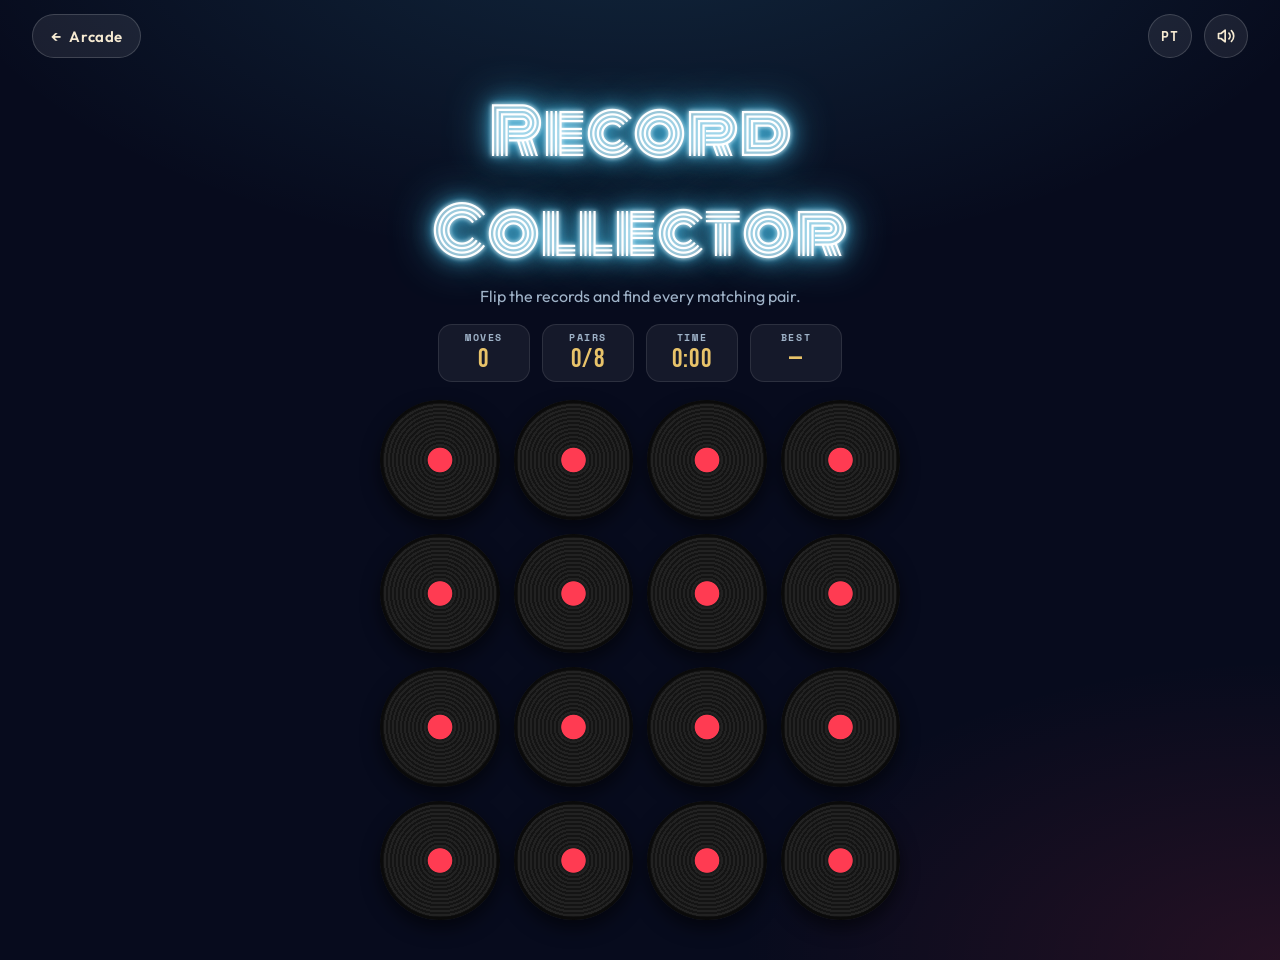
==== memory/index.html @ 79ee92e6 "Add The Sultan's Arcade games website A small static games site made as a gift (plain HTML/CSS/JS, n" ====
<!doctype html>
<html lang="en">
<head>
  <meta charset="utf-8">
  <meta name="viewport" content="width=device-width, initial-scale=1, viewport-fit=cover">
  <title>Record Collector · The Sultan's Arcade</title>
  <meta name="theme-color" content="#070b1d">
  <link rel="icon" href="../assets/art/favicon.svg" type="image/svg+xml">
  <link rel="preconnect" href="https://fonts.googleapis.com">
  <link rel="preconnect" href="https://fonts.gstatic.com" crossorigin>
  <link href="https://fonts.googleapis.com/css2?family=Bebas+Neue&family=DM+Serif+Display:ital@0;1&family=Monoton&family=Outfit:wght@400;600;800&family=Space+Mono:wght@400;700&display=swap" rel="stylesheet">
  <link rel="stylesheet" href="../assets/css/theme.css">
  <link rel="stylesheet" href="../assets/css/minigame.css">
  <style>
    .board { display: grid; grid-template-columns: repeat(4, 1fr); gap: clamp(8px, 2vw, 14px); max-width: 520px; margin: 0 auto; perspective: 900px; }
    .tile { position: relative; aspect-ratio: 1; border: 0; padding: 0; background: none; cursor: pointer; transform-style: preserve-3d; transition: transform .45s cubic-bezier(.3, 1.4, .5, 1); animation: deal .5s ease backwards; animation-delay: calc(var(--i) * 35ms); }
    @keyframes deal { from { opacity: 0; transform: translateY(30px) rotate(-8deg); } }
    .tile.up, .tile.done { transform: rotateY(180deg); }
    .face { position: absolute; inset: 0; border-radius: 14px; backface-visibility: hidden; -webkit-backface-visibility: hidden; display: grid; place-items: center; }
    .back {
      background: radial-gradient(circle, #ff3b52 0 14%, #1b1b1b 15% 16%, transparent 17%), repeating-radial-gradient(circle, #141414 0 2px, #222 2px 4px);
      box-shadow: 0 8px 18px rgba(0, 0, 0, .55), inset 0 0 0 3px #0a0a0a; border-radius: 50%;
    }
    .tile:hover .back { filter: brightness(1.25); }
    .front { transform: rotateY(180deg); font-size: clamp(30px, 9vw, 52px); background: linear-gradient(160deg, #f6ead2, #e2cfa4); box-shadow: 0 8px 18px rgba(0, 0, 0, .5), inset 0 0 0 3px #e8c36a; }
    .tile.done .front { animation: matched .6s ease; box-shadow: 0 0 24px rgba(232, 195, 106, .8), inset 0 0 0 3px #e8c36a; }
    @keyframes matched { 50% { transform: rotateY(180deg) scale(1.12); } }
    .tile.miss { animation: wobble .4s ease; }
    @keyframes wobble { 25% { translate: -5px 0; } 75% { translate: 5px 0; } }
  </style>
</head>
<body data-title-key="title.memory">
  <header class="topbar">
    <a class="btn" href="../" data-nav data-i18n-attr="aria-label:nav.back">← <span data-i18n="nav.arcade">Arcade</span></a>
    <span class="spacer"></span>
    <button class="btn lang" data-lang-toggle type="button">PT</button>
    <button class="btn icon" data-mute-toggle type="button"></button>
  </header>
  <main class="game-main">
    <h1 class="game-title neon" style="--glow: var(--neon-blue)" data-i18n="m.title">Record Collector</h1>
    <p class="game-sub" data-i18n="m.sub">Flip the records and find every matching pair.</p>
    <div class="stats">
      <div class="stat"><span data-i18n="m.moves">Moves</span><b id="moves">0</b></div>
      <div class="stat"><span data-i18n="m.pairs">Pairs</span><b id="pairs">0/8</b></div>
      <div class="stat"><span data-i18n="m.time">Time</span><b id="time">0:00</b></div>
      <div class="stat"><span data-i18n="m.best">Best</span><b id="best">—</b></div>
    </div>
    <div class="board" id="board" role="grid" data-i18n-attr="aria-label:m.board"></div>
    <div class="win-banner panel" id="win" hidden>
      <h2 data-i18n="m.winH">Collection complete!</h2>
      <p id="win-text"></p>
      <button class="btn primary" type="button" id="again" data-i18n="m.again">Shuffle &amp; play again</button>
    </div>
  </main>
  <script src="../assets/js/i18n.js"></script>
  <script src="../assets/js/arcade.js"></script>
  <script>
    (function () {
      const { sfx, fx, store } = Arcade;
      const { t } = I18n;
      const ICONS = ["🎸", "🎹", "🥁", "🎷", "🎺", "🎤", "🎧", "📻"];
      const board = document.getElementById("board");
      let first = null, lock = false, moves = 0, pairs = 0, start = 0, timer = 0;
      const fmt = (s) => `${Math.floor(s / 60)}:${String(s % 60).padStart(2, "0")}`;
      const best = () => store.get("memory-best", null);
      const showBest = () => { const b = best(); document.getElementById("best").textContent = b ? t("m.bestVal", { n: b }) : "—"; };

      function deal() {
        const deck = [...ICONS, ...ICONS].sort(() => Math.random() - 0.5);
        board.innerHTML = deck.map((icon, i) => `
          <button class="tile" style="--i:${i}" data-icon="${icon}" aria-label="${t("m.down")}">
            <span class="face back"></span><span class="face front" aria-hidden="true">${icon}</span>
          </button>`).join("");
        first = null; lock = false; moves = 0; pairs = 0; start = 0;
        clearInterval(timer);
        update(); document.getElementById("time").textContent = "0:00";
        document.getElementById("win").hidden = true;
        showBest();
      }

      function update() {
        document.getElementById("moves").textContent = moves;
        document.getElementById("pairs").textContent = `${pairs}/8`;
      }

      board.addEventListener("click", (e) => {
        const tile = e.target.closest(".tile");
        if (!tile || lock || tile === first || tile.classList.contains("done")) return;
        if (!start) { start = Date.now(); timer = setInterval(() => { document.getElementById("time").textContent = fmt(Math.floor((Date.now() - start) / 1000)); }, 500); }
        sfx.flip();
        tile.classList.add("up");
        tile.setAttribute("aria-label", t("m.rec", { icon: tile.dataset.icon }));
        if (!first) { first = tile; return; }
        moves++; update();
        if (first.dataset.icon === tile.dataset.icon) {
          [first, tile].forEach((t) => { t.classList.add("done"); t.setAttribute("aria-disabled", "true"); });
          first = null; pairs++; update();
          setTimeout(() => sfx.good(), 150);
          if (pairs === 8) win();
        } else {
          lock = true;
          const a = first; first = null;
          setTimeout(() => {
            sfx.bad();
            [a, tile].forEach((t) => { t.classList.remove("up"); t.classList.add("miss"); t.setAttribute("aria-label", I18n.t("m.down")); setTimeout(() => t.classList.remove("miss"), 400); });
            lock = false;
          }, 800);
        }
      });

      function win() {
        clearInterval(timer);
        const secs = Math.floor((Date.now() - start) / 1000);
        const b = best();
        const record = !b || moves < b;
        if (record) store.set("memory-best", moves);
        showBest();
        document.getElementById("win-text").textContent = t("m.winText", { moves, time: fmt(secs) }) + (record ? t("m.record") : "");
        setTimeout(() => { document.getElementById("win").hidden = false; sfx.win(); fx.burst({ y: innerHeight * 0.4 }); }, 500);
      }

      document.getElementById("again").addEventListener("click", deal);
      document.addEventListener("langchange", () => { showBest(); board.querySelectorAll(".tile:not(.up):not(.done)").forEach((x) => x.setAttribute("aria-label", t("m.down"))); });
      deal();
    })();
  </script>
</body>
</html>
---- assets/css/theme.css ----
/* ==========================================================================
   The Sultan's Arcade — shared theme
   Every page includes this file. Page-specific styles live next to each game.
   ========================================================================== */

@view-transition { navigation: auto; }

:root {
  --night: #070b1d;
  --night-2: #0e1636;
  --navy: #16224f;
  --steel: #9fb3c8;
  --cream: #f6ead2;
  --paper: #efe2c4;
  --gold: #e8c36a;
  --gold-deep: #b8892f;
  --neon-red: #ff3b52;
  --neon-blue: #4fd1ff;
  --amber: #ffb347;
  --green: #4ade80;
  --ink: #1b1530;

  --radius: 18px;
  --shadow: 0 18px 40px -12px rgba(0, 0, 0, .65);
  --font-display: "Bebas Neue", "Impact", "Arial Narrow", sans-serif;
  --font-neon: "Monoton", "Bebas Neue", sans-serif;
  --font-serif: "DM Serif Display", Georgia, serif;
  --font-body: "Outfit", system-ui, -apple-system, "Segoe UI", sans-serif;
  --font-mono: "Space Mono", ui-monospace, Menlo, monospace;
}

*, *::before, *::after { box-sizing: border-box; }

html { -webkit-text-size-adjust: 100%; }
[hidden] { display: none !important; }

body {
  margin: 0;
  min-height: 100vh;
  min-height: 100dvh;
  font-family: var(--font-body);
  color: var(--cream);
  background:
    radial-gradient(1200px 600px at 50% -10%, rgba(79, 209, 255, .14), transparent 60%),
    radial-gradient(900px 500px at 100% 100%, rgba(255, 59, 82, .12), transparent 60%),
    var(--night);
  overflow-x: hidden;
  animation: page-in .5s ease both;
}

@keyframes page-in { from { opacity: 0; transform: translateY(8px); } to { opacity: 1; transform: none; } }
body.leaving { animation: page-out .28s ease both; }
@keyframes page-out { to { opacity: 0; transform: translateY(-6px); } }

a { color: var(--gold); }
img { max-width: 100%; display: block; }

:focus-visible { outline: 3px solid var(--neon-blue); outline-offset: 3px; border-radius: 6px; }

.sr-only {
  position: absolute; width: 1px; height: 1px; padding: 0; margin: -1px;
  overflow: hidden; clip: rect(0 0 0 0); white-space: nowrap; border: 0;
}

/* ---------- top bar shared by game pages ---------- */
.topbar {
  position: relative; z-index: 20;
  display: flex; align-items: center; gap: 12px;
  padding: 14px clamp(16px, 4vw, 32px);
}
.topbar .spacer { flex: 1; }
.topbar h1 {
  margin: 0; font-family: var(--font-display); font-weight: 400;
  letter-spacing: .06em; font-size: clamp(22px, 4vw, 30px);
}

/* ---------- buttons ---------- */
.btn {
  --bg: rgba(255, 255, 255, .08);
  display: inline-flex; align-items: center; justify-content: center; gap: 8px;
  min-height: 44px; padding: 10px 18px;
  border: 1px solid rgba(255, 255, 255, .16); border-radius: 999px;
  background: var(--bg); color: var(--cream);
  font: 600 15px/1 var(--font-body); letter-spacing: .02em;
  text-decoration: none; cursor: pointer;
  transition: transform .15s ease, background .2s ease, box-shadow .2s ease, border-color .2s;
  -webkit-tap-highlight-color: transparent;
}
.btn:hover { background: rgba(255, 255, 255, .14); transform: translateY(-1px); }
.btn:active { transform: translateY(1px) scale(.98); }
.btn[disabled] { opacity: .45; pointer-events: none; }
.btn.primary {
  background: linear-gradient(180deg, #ff5a6c, #d81f3a);
  border-color: transparent; color: #fff;
  box-shadow: 0 8px 24px -8px rgba(255, 59, 82, .8);
}
.btn.primary:hover { box-shadow: 0 10px 30px -6px rgba(255, 59, 82, .95); }
.btn.gold {
  background: linear-gradient(180deg, #f4d68a, #c9993d);
  color: #2a1c05; border-color: transparent;
  box-shadow: 0 8px 24px -8px rgba(232, 195, 106, .8);
}
.btn.icon { width: 44px; padding: 0; }
.btn.lang { width: 44px; padding: 0; font: 700 13px/1 var(--font-mono); letter-spacing: .06em; }
.btn svg { width: 20px; height: 20px; flex: none; }

/* ---------- neon text ---------- */
.neon {
  font-family: var(--font-neon); font-weight: 400;
  color: #fff;
  text-shadow:
    0 0 4px #fff, 0 0 10px var(--glow, var(--neon-red)),
    0 0 22px var(--glow, var(--neon-red)), 0 0 44px var(--glow, var(--neon-red));
}
.flicker { animation: flicker 6s infinite steps(1); }
@keyframes flicker {
  0%, 18%, 22%, 62%, 64%, 100% { opacity: 1; }
  20%, 63% { opacity: .35; }
}

/* ---------- panels & modals ---------- */
.panel {
  background: linear-gradient(180deg, rgba(22, 34, 79, .82), rgba(10, 15, 38, .92));
  border: 1px solid rgba(159, 179, 200, .18);
  border-radius: var(--radius);
  box-shadow: var(--shadow);
  backdrop-filter: blur(10px);
}

dialog.modal {
  width: min(640px, calc(100vw - 32px));
  max-height: calc(100dvh - 32px);
  padding: 0; color: var(--cream);
  background: linear-gradient(180deg, #17224d, #0b1129);
  border: 1px solid rgba(159, 179, 200, .25);
  border-radius: var(--radius);
  box-shadow: 0 30px 80px rgba(0, 0, 0, .7);
}
dialog.modal::backdrop { background: rgba(3, 5, 15, .7); backdrop-filter: blur(4px); }
dialog.modal[open] { animation: pop .25s ease both; }
@keyframes pop { from { opacity: 0; transform: scale(.96) translateY(8px); } }
.modal-head { display: flex; align-items: center; gap: 12px; padding: 18px 20px 6px; }
.modal-head h2 { margin: 0; flex: 1; font-family: var(--font-display); font-weight: 400; letter-spacing: .05em; font-size: 28px; }
.modal-body { padding: 8px 20px 20px; }

/* ---------- toast ---------- */
.toast {
  position: fixed; left: 50%; bottom: 24px; z-index: 200;
  transform: translate(-50%, 20px); opacity: 0;
  padding: 12px 18px; border-radius: 12px;
  background: #101a3d; border: 1px solid rgba(255, 255, 255, .15);
  box-shadow: var(--shadow); transition: .3s ease; pointer-events: none;
  max-width: calc(100vw - 32px);
}
.toast.show { transform: translate(-50%, 0); opacity: 1; }

/* ---------- confetti canvas ---------- */
canvas.fx-layer { position: fixed; inset: 0; width: 100%; height: 100%; pointer-events: none; z-index: 150; }

@media (prefers-reduced-motion: reduce) {
  *, *::before, *::after { animation-duration: .01ms !important; animation-iteration-count: 1 !important; transition-duration: .01ms !important; }
}
---- assets/css/minigame.css ----
/* Shared layout for the smaller games (Record Collector, Jam Session). */
.game-main { width: min(720px, 100%); margin: 0 auto; padding: 4px 16px 40px; text-align: center; }
.game-title { margin: 6px 0 4px; font-size: clamp(36px, 9vw, 64px); }
.game-sub { margin: 0 0 18px; color: var(--steel); }
.stats { display: flex; justify-content: center; gap: 12px; flex-wrap: wrap; margin-bottom: 18px; }
.stat { min-width: 92px; padding: 8px 14px; border-radius: 14px; background: rgba(255, 255, 255, .06); border: 1px solid rgba(255, 255, 255, .1); }
.stat span { display: block; font: 700 10px/1 var(--font-mono); letter-spacing: .16em; text-transform: uppercase; color: var(--steel); }
.stat b { display: block; margin-top: 4px; font: 400 26px/1 var(--font-display); letter-spacing: .05em; color: var(--gold); font-variant-numeric: tabular-nums; }
.win-banner { margin: 22px auto 0; padding: 18px; max-width: 420px; animation: pop .4s ease both; }
.win-banner h2 { margin: 0 0 6px; font-family: var(--font-display); font-weight: 400; font-size: 36px; letter-spacing: .05em; color: var(--gold); }
.win-banner p { margin: 0 0 14px; color: #cfd8e8; }
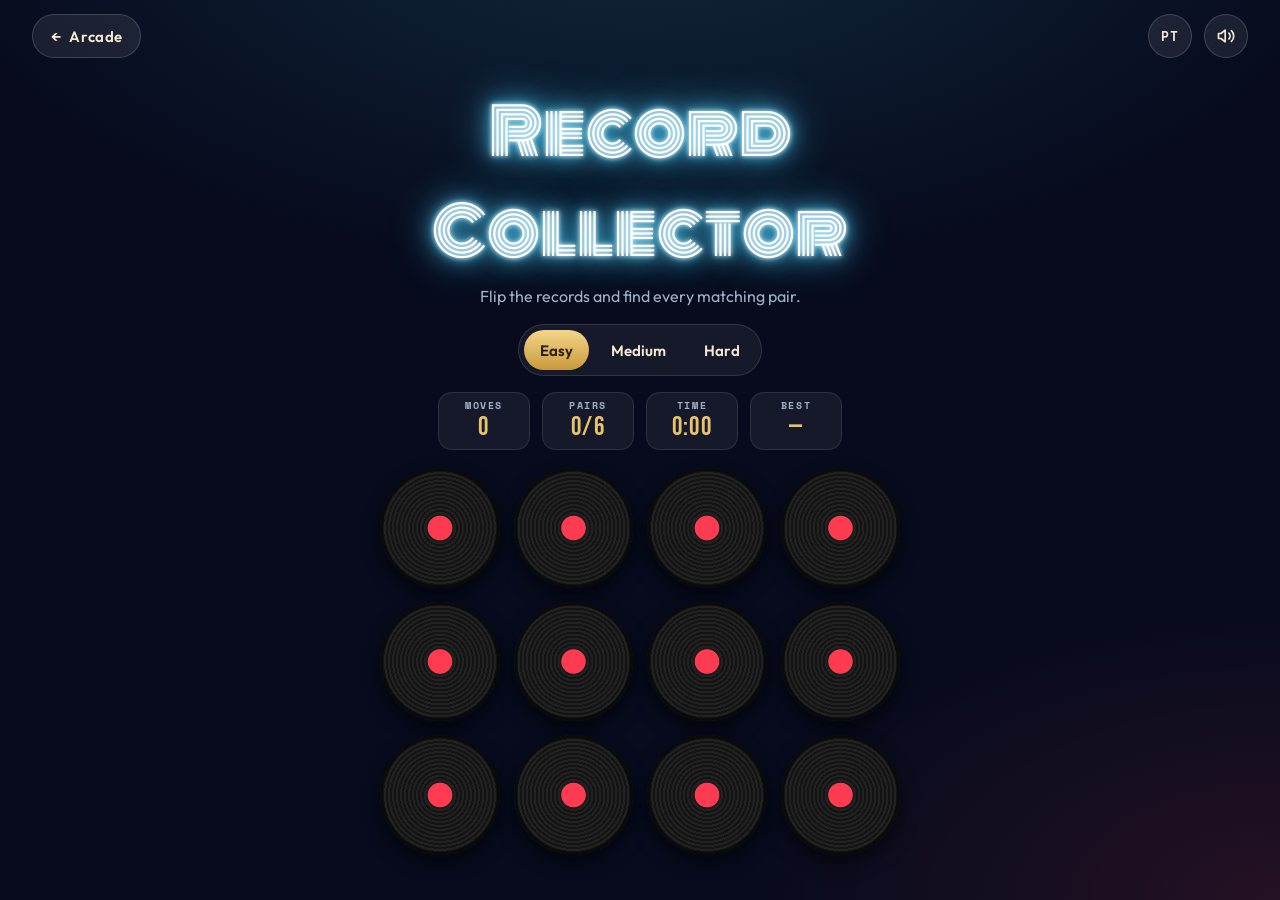
==== commit fe24adc0: "Add Run to the Stage 3D runner; new ticket portrait and souvenir numbers - Run to the Stage: 3D runn" ====
--- a/memory/index.html
+++ b/memory/index.html
@@ -12,7 +12,12 @@
   <link rel="stylesheet" href="../assets/css/theme.css">
   <link rel="stylesheet" href="../assets/css/minigame.css">
   <style>
-    .board { display: grid; grid-template-columns: repeat(4, 1fr); gap: clamp(8px, 2vw, 14px); max-width: 520px; margin: 0 auto; perspective: 900px; }
+    .board { --cols: 4; display: grid; grid-template-columns: repeat(var(--cols), 1fr); gap: clamp(8px, 2vw, 14px); max-width: calc(var(--cols) * 130px); margin: 0 auto; perspective: 900px; }
+    .board[data-level="hard"] .front { font-size: clamp(24px, 6vw, 46px); }
+    .levels { display: inline-flex; gap: 6px; padding: 5px; margin: 0 auto 16px; border-radius: 999px; background: rgba(255, 255, 255, .06); border: 1px solid rgba(255, 255, 255, .12); }
+    .levels button { min-height: 40px; padding: 8px 16px; border: 0; border-radius: 999px; background: none; color: var(--cream); font: 600 15px var(--font-body); cursor: pointer; }
+    .levels button[aria-pressed="true"] { background: linear-gradient(180deg, #f4d68a, #c9993d); color: #2a1c05; }
+    .levels button:focus-visible { outline: 3px solid var(--neon-blue); outline-offset: 2px; }
     .tile { position: relative; aspect-ratio: 1; border: 0; padding: 0; background: none; cursor: pointer; transform-style: preserve-3d; transition: transform .45s cubic-bezier(.3, 1.4, .5, 1); animation: deal .5s ease backwards; animation-delay: calc(var(--i) * 35ms); }
     @keyframes deal { from { opacity: 0; transform: translateY(30px) rotate(-8deg); } }
     .tile.up, .tile.done { transform: rotateY(180deg); }
@@ -39,9 +44,14 @@
   <main class="game-main">
     <h1 class="game-title neon" style="--glow: var(--neon-blue)" data-i18n="m.title">Record Collector</h1>
     <p class="game-sub" data-i18n="m.sub">Flip the records and find every matching pair.</p>
+    <div class="levels" role="group" data-i18n-attr="aria-label:m.level">
+      <button type="button" data-level="easy" data-i18n="m.easy">Easy</button>
+      <button type="button" data-level="medium" data-i18n="m.medium">Medium</button>
+      <button type="button" data-level="hard" data-i18n="m.hard">Hard</button>
+    </div>
     <div class="stats">
       <div class="stat"><span data-i18n="m.moves">Moves</span><b id="moves">0</b></div>
-      <div class="stat"><span data-i18n="m.pairs">Pairs</span><b id="pairs">0/8</b></div>
+      <div class="stat"><span data-i18n="m.pairs">Pairs</span><b id="pairs">0/6</b></div>
       <div class="stat"><span data-i18n="m.time">Time</span><b id="time">0:00</b></div>
       <div class="stat"><span data-i18n="m.best">Best</span><b id="best">—</b></div>
     </div>
@@ -58,15 +68,25 @@
     (function () {
       const { sfx, fx, store } = Arcade;
       const { t } = I18n;
-      const ICONS = ["🎸", "🎹", "🥁", "🎷", "🎺", "🎤", "🎧", "📻"];
+      const ICONS = ["🎸", "🎹", "🥁", "🎷", "🎺", "🎤", "🎧", "📻", "🎻", "🪕", "🎵", "💿"];
+      // difficulty levels: number of pairs, grid columns, how long a wrong pair stays face up (ms)
+      const LEVELS = {
+        easy: { pairs: 6, cols: 4, peek: 1200 },
+        medium: { pairs: 8, cols: 4, peek: 800 },
+        hard: { pairs: 12, cols: 6, peek: 550 },
+      };
+      let level = LEVELS[store.get("memory-level", "easy")] ? store.get("memory-level", "easy") : "easy";
       const board = document.getElementById("board");
       let first = null, lock = false, moves = 0, pairs = 0, start = 0, timer = 0;
       const fmt = (s) => `${Math.floor(s / 60)}:${String(s % 60).padStart(2, "0")}`;
-      const best = () => store.get("memory-best", null);
+      const best = () => store.get(`memory-best-${level}`, level === "medium" ? store.get("memory-best", null) : null);
       const showBest = () => { const b = best(); document.getElementById("best").textContent = b ? t("m.bestVal", { n: b }) : "—"; };
 
       function deal() {
-        const deck = [...ICONS, ...ICONS].sort(() => Math.random() - 0.5);
+        const L = LEVELS[level], icons = ICONS.slice(0, L.pairs);
+        const deck = [...icons, ...icons].sort(() => Math.random() - 0.5);
+        board.style.setProperty("--cols", L.cols); board.dataset.level = level;
+        document.querySelectorAll(".levels button").forEach((b) => b.setAttribute("aria-pressed", String(b.dataset.level === level)));
         board.innerHTML = deck.map((icon, i) => `
           <button class="tile" style="--i:${i}" data-icon="${icon}" aria-label="${t("m.down")}">
             <span class="face back"></span><span class="face front" aria-hidden="true">${icon}</span>
@@ -80,7 +100,7 @@
 
       function update() {
         document.getElementById("moves").textContent = moves;
-        document.getElementById("pairs").textContent = `${pairs}/8`;
+        document.getElementById("pairs").textContent = `${pairs}/${LEVELS[level].pairs}`;
       }
 
       board.addEventListener("click", (e) => {
@@ -96,7 +116,7 @@
           [first, tile].forEach((t) => { t.classList.add("done"); t.setAttribute("aria-disabled", "true"); });
           first = null; pairs++; update();
           setTimeout(() => sfx.good(), 150);
-          if (pairs === 8) win();
+          if (pairs === LEVELS[level].pairs) win();
         } else {
           lock = true;
           const a = first; first = null;
@@ -104,7 +124,7 @@
             sfx.bad();
             [a, tile].forEach((t) => { t.classList.remove("up"); t.classList.add("miss"); t.setAttribute("aria-label", I18n.t("m.down")); setTimeout(() => t.classList.remove("miss"), 400); });
             lock = false;
-          }, 800);
+          }, LEVELS[level].peek);
         }
       });
 
@@ -113,13 +133,17 @@
         const secs = Math.floor((Date.now() - start) / 1000);
         const b = best();
         const record = !b || moves < b;
-        if (record) store.set("memory-best", moves);
+        if (record) store.set(`memory-best-${level}`, moves);
         showBest();
         document.getElementById("win-text").textContent = t("m.winText", { moves, time: fmt(secs) }) + (record ? t("m.record") : "");
         setTimeout(() => { document.getElementById("win").hidden = false; sfx.win(); fx.burst({ y: innerHeight * 0.4 }); }, 500);
       }
 
       document.getElementById("again").addEventListener("click", deal);
+      document.querySelectorAll(".levels button").forEach((b) => b.addEventListener("click", () => {
+        if (b.dataset.level === level) return;
+        level = b.dataset.level; store.set("memory-level", level); sfx.click(); deal();
+      }));
       document.addEventListener("langchange", () => { showBest(); board.querySelectorAll(".tile:not(.up):not(.done)").forEach((x) => x.setAttribute("aria-label", t("m.down"))); });
       deal();
     })();
